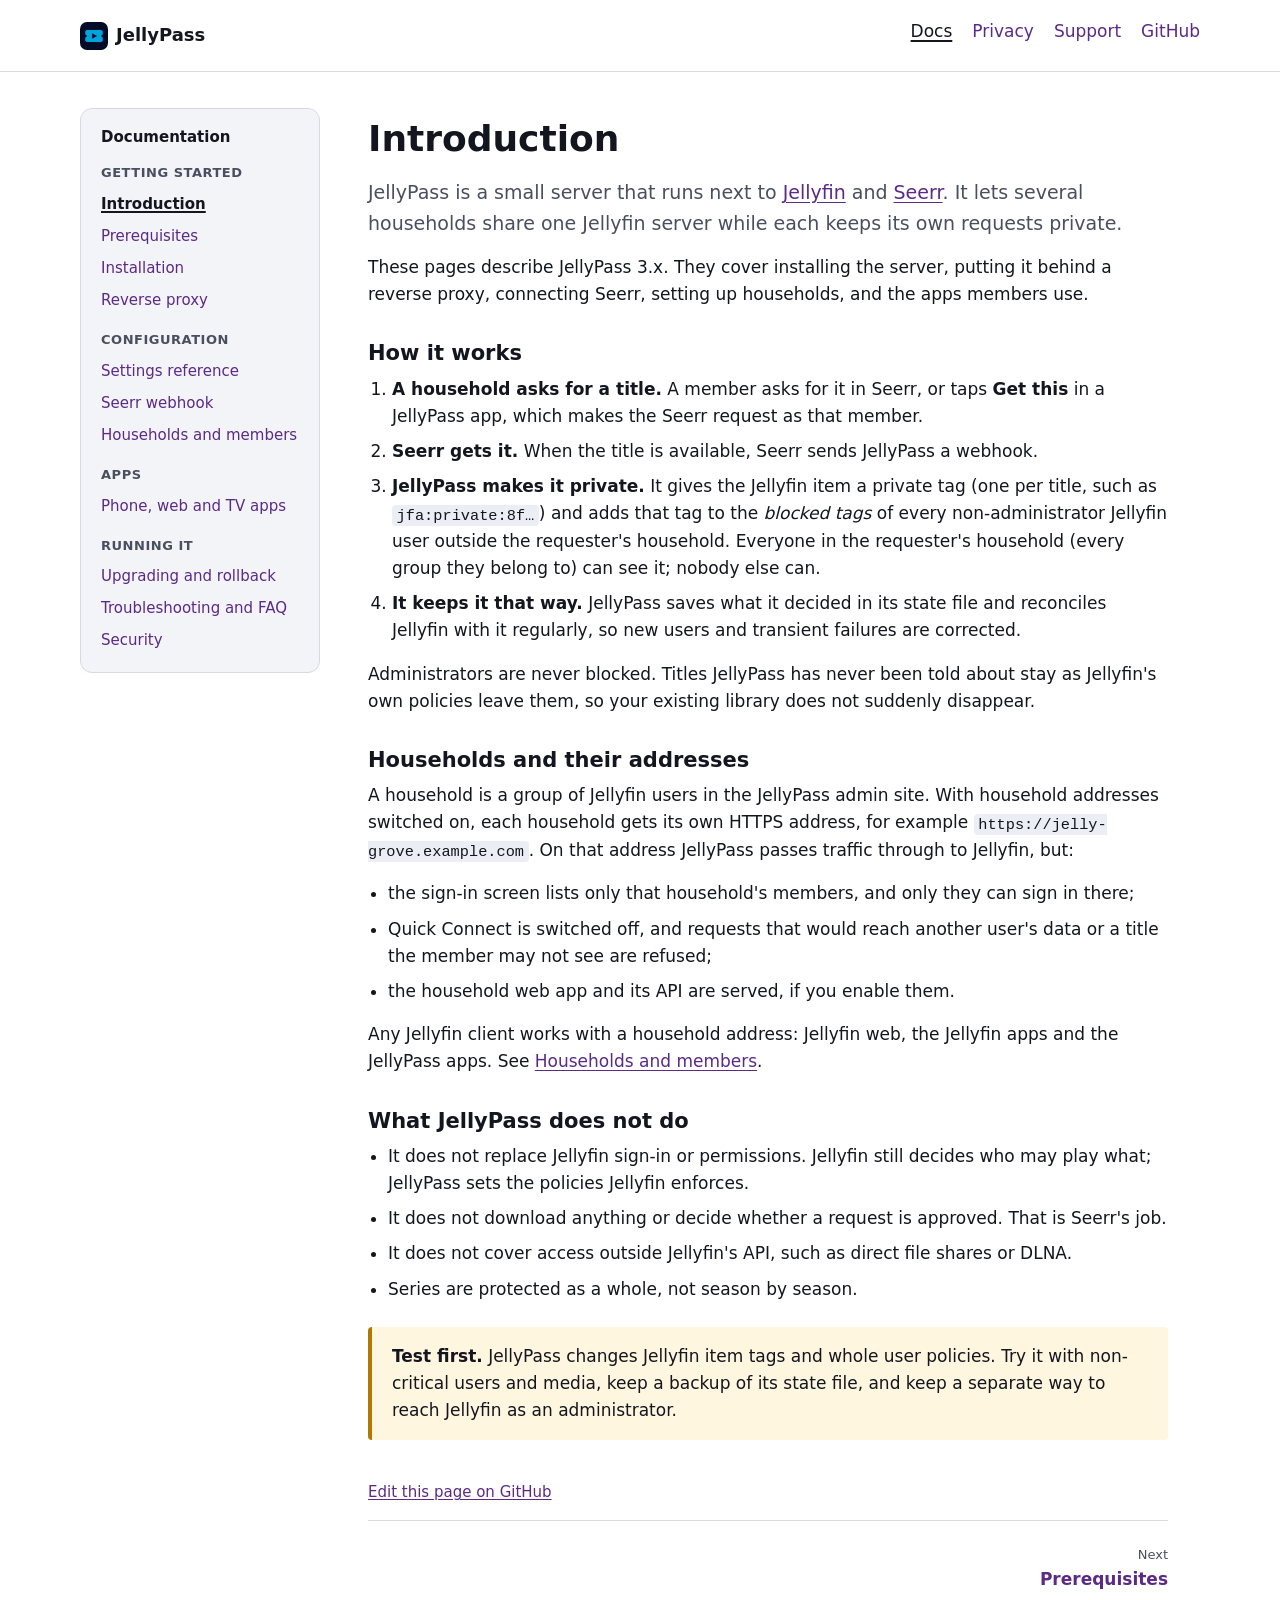
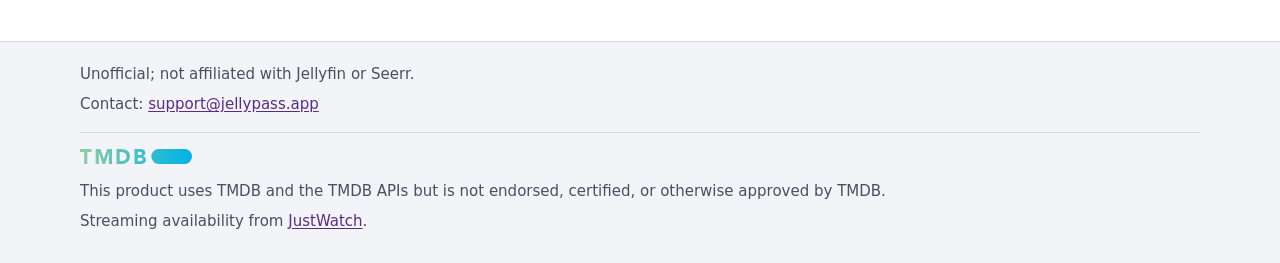
==== docs/index.html @ ac9a34c4 "Add a landing page and a /docs/ area for running a JellyPass server A new home page (what JellyPass " ====
<!DOCTYPE html>
<html lang="en">
<head>
  <meta charset="utf-8">
  <meta name="viewport" content="width=device-width, initial-scale=1">
  <title>Introduction – JellyPass docs</title>
  <meta name="description" content="What JellyPass is, how it keeps households apart on one Jellyfin server, and what it does not do.">
  <link rel="stylesheet" href="/style.css">
  <link rel="icon" href="/favicon.png" type="image/png">
  <link rel="apple-touch-icon" href="/apple-touch-icon.png">
</head>
<body>
  <a class="skip-link" href="#main">Skip to content</a>
  <header class="site-header">
    <div class="wrap wide">
      <a class="brand" href="/"><img src="/favicon.png" alt="" width="28" height="28">JellyPass</a>
      <nav class="site-nav" aria-label="Site">
        <ul>
          <li><a href="/docs/" aria-current="page">Docs</a></li>
          <li><a href="/privacy/">Privacy</a></li>
          <li><a href="/support/">Support</a></li>
          <li><a href="https://github.com/nicklongmore86/jellypass">GitHub</a></li>
        </ul>
      </nav>
    </div>
  </header>

  <div class="docs wrap wide">
    <nav class="docs-nav" aria-label="Documentation">
      <p class="docs-nav-title">Documentation</p>
      <p class="docs-nav-group">Getting started</p>
      <ul>
        <li><a href="/docs/" aria-current="page">Introduction</a></li>
        <li><a href="/docs/prerequisites/">Prerequisites</a></li>
        <li><a href="/docs/installation/">Installation</a></li>
        <li><a href="/docs/reverse-proxy/">Reverse proxy</a></li>
      </ul>
      <p class="docs-nav-group">Configuration</p>
      <ul>
        <li><a href="/docs/configuration/">Settings reference</a></li>
        <li><a href="/docs/seerr-webhook/">Seerr webhook</a></li>
        <li><a href="/docs/households/">Households and members</a></li>
      </ul>
      <p class="docs-nav-group">Apps</p>
      <ul>
        <li><a href="/docs/apps/">Phone, web and TV apps</a></li>
      </ul>
      <p class="docs-nav-group">Running it</p>
      <ul>
        <li><a href="/docs/upgrading/">Upgrading and rollback</a></li>
        <li><a href="/docs/troubleshooting/">Troubleshooting and FAQ</a></li>
        <li><a href="/docs/security/">Security</a></li>
      </ul>
    </nav>

    <main id="main" class="docs-main">
      <h1>Introduction</h1>

      <p class="lead">JellyPass is a small server that runs next to <a href="https://jellyfin.org/">Jellyfin</a> and <a href="https://github.com/seerr-team/seerr">Seerr</a>. It lets several households share one Jellyfin server while each keeps its own requests private.</p>

      <p>These pages describe JellyPass 3.x. They cover installing the server, putting it behind a reverse proxy, connecting Seerr, setting up households, and the apps members use.</p>

      <h2 id="how-it-works">How it works</h2>

      <ol>
        <li><strong>A household asks for a title.</strong> A member asks for it in Seerr, or taps <strong>Get this</strong> in a JellyPass app, which makes the Seerr request as that member.</li>
        <li><strong>Seerr gets it.</strong> When the title is available, Seerr sends JellyPass a webhook.</li>
        <li><strong>JellyPass makes it private.</strong> It gives the Jellyfin item a private tag (one per title, such as <code>jfa:private:8f…</code>) and adds that tag to the <em>blocked tags</em> of every non-administrator Jellyfin user outside the requester's household. Everyone in the requester's household (every group they belong to) can see it; nobody else can.</li>
        <li><strong>It keeps it that way.</strong> JellyPass saves what it decided in its state file and reconciles Jellyfin with it regularly, so new users and transient failures are corrected.</li>
      </ol>

      <p>Administrators are never blocked. Titles JellyPass has never been told about stay as Jellyfin's own policies leave them, so your existing library does not suddenly disappear.</p>

      <h2 id="households">Households and their addresses</h2>

      <p>A household is a group of Jellyfin users in the JellyPass admin site. With household addresses switched on, each household gets its own HTTPS address, for example <code>https://jelly-grove.example.com</code>. On that address JellyPass passes traffic through to Jellyfin, but:</p>

      <ul>
        <li>the sign-in screen lists only that household's members, and only they can sign in there;</li>
        <li>Quick Connect is switched off, and requests that would reach another user's data or a title the member may not see are refused;</li>
        <li>the household web app and its API are served, if you enable them.</li>
      </ul>

      <p>Any Jellyfin client works with a household address: Jellyfin web, the Jellyfin apps and the JellyPass apps. See <a href="/docs/households/">Households and members</a>.</p>

      <h2 id="not">What JellyPass does not do</h2>

      <ul>
        <li>It does not replace Jellyfin sign-in or permissions. Jellyfin still decides who may play what; JellyPass sets the policies Jellyfin enforces.</li>
        <li>It does not download anything or decide whether a request is approved. That is Seerr's job.</li>
        <li>It does not cover access outside Jellyfin's API, such as direct file shares or DLNA.</li>
        <li>Series are protected as a whole, not season by season.</li>
      </ul>

      <div class="callout warning">
        <p><strong>Test first.</strong> JellyPass changes Jellyfin item tags and whole user policies. Try it with non-critical users and media, keep a backup of its state file, and keep a separate way to reach Jellyfin as an administrator.</p>
      </div>

      <p class="edit-link"><a href="https://github.com/nicklongmore86/jellypass-site/edit/main/docs/index.html">Edit this page on GitHub</a></p>
      <nav class="pager" aria-label="Previous and next page">
        <a class="pager-next" href="/docs/prerequisites/"><span>Next</span>Prerequisites</a>
      </nav>
    </main>
  </div>

  <footer class="site-footer">
    <div class="wrap wide">
      <p>Unofficial; not affiliated with Jellyfin or Seerr.</p>
      <p>Contact: <a href="mailto:support@jellypass.app">support@jellypass.app</a></p>
      <div class="credits">
        <a class="tmdb-logo-link" href="https://www.themoviedb.org/"><img class="tmdb-logo" src="/tmdb-logo.svg" alt="The Movie Database (TMDB)" width="112" height="15"></a>
        <p>This product uses TMDB and the TMDB APIs but is not endorsed, certified, or otherwise approved by TMDB.</p>
        <p>Streaming availability from <a href="https://www.justwatch.com/">JustWatch</a>.</p>
      </div>
    </div>
  </footer>
</body>
</html>
---- style.css ----
/* jellypass.app: one stylesheet for every page. System fonts only; nothing is loaded from another host. */

:root {
  color-scheme: light dark;
  --bg: #ffffff;
  --surface: #f3f4f8;
  --text: #14161f;
  --muted: #4a4f60;
  --link: #5b2a86;
  --link-hover: #3f1a60;
  --rule: #d6d9e3;
  --focus: #5b2a86;
  --code-bg: #eceef5;
  --accent: #0077b6;
  --accent-text: #ffffff;
  --warn-bg: #fff6e0;
  --warn-rule: #b07800;
}

@media (prefers-color-scheme: dark) {
  :root {
    --bg: #000b25;
    --surface: #0d1a3a;
    --text: #e9ecf5;
    --muted: #b4bbd0;
    --link: #d4b3ff;
    --link-hover: #ecdcff;
    --rule: #26355c;
    --focus: #d4b3ff;
    --code-bg: #142249;
    --accent: #3cc4f5;
    --accent-text: #000b25;
    --warn-bg: #2a2410;
    --warn-rule: #e0b040;
  }
}

*,
*::before,
*::after {
  box-sizing: border-box;
}

html {
  -webkit-text-size-adjust: 100%;
  text-size-adjust: 100%;
}

body {
  margin: 0;
  background: var(--bg);
  color: var(--text);
  font-family: system-ui, -apple-system, "Segoe UI", Roboto, "Helvetica Neue", Arial, "Noto Sans", sans-serif;
  font-size: 1.0625rem;
  line-height: 1.6;
}

a {
  color: var(--link);
  text-underline-offset: 0.15em;
}

a:hover {
  color: var(--link-hover);
}

a:focus-visible {
  outline: 3px solid var(--focus);
  outline-offset: 2px;
  border-radius: 2px;
}

.skip-link {
  position: absolute;
  left: 1rem;
  top: -10rem;
  padding: 0.5rem 1rem;
  background: var(--bg);
  color: var(--link);
  border: 2px solid var(--focus);
  border-radius: 6px;
  z-index: 10;
}

.skip-link:focus {
  top: 1rem;
}

.wrap {
  max-width: 42rem;
  margin: 0 auto;
  padding: 0 1rem;
}

.site-header {
  border-bottom: 1px solid var(--rule);
}

.site-header .wrap {
  display: flex;
  flex-wrap: wrap;
  align-items: center;
  justify-content: space-between;
  gap: 0.5rem 1.5rem;
  padding-top: 0.875rem;
  padding-bottom: 0.875rem;
}

.brand {
  display: inline-flex;
  align-items: center;
  gap: 0.5rem;
  color: var(--text);
  font-weight: 700;
  font-size: 1.125rem;
  text-decoration: none;
}

.brand img {
  border-radius: 7px;
}

.site-nav ul {
  display: flex;
  flex-wrap: wrap;
  gap: 0.25rem 1.25rem;
  margin: 0;
  padding: 0;
  list-style: none;
}

.site-nav a {
  display: inline-block;
  padding: 0.25rem 0;
  text-decoration: none;
}

.site-nav a:hover,
.site-nav a[aria-current="page"] {
  text-decoration: underline;
  text-decoration-thickness: 2px;
}

.site-nav a[aria-current="page"] {
  color: var(--text);
}

main {
  padding-top: 1.5rem;
  padding-bottom: 2.5rem;
}

h1 {
  font-size: 1.875rem;
  line-height: 1.25;
  margin: 0.5rem 0 1rem;
}

h2 {
  font-size: 1.3125rem;
  line-height: 1.3;
  margin: 2rem 0 0.5rem;
}

p,
ul {
  margin: 0 0 1rem;
}

ul {
  padding-left: 1.25rem;
}

li {
  margin-bottom: 0.5rem;
}

code {
  font-family: ui-monospace, SFMono-Regular, Menlo, Consolas, "Liberation Mono", monospace;
  font-size: 0.9em;
  background: var(--code-bg);
  padding: 0.1em 0.3em;
  border-radius: 4px;
  overflow-wrap: anywhere;
}

.updated {
  color: var(--muted);
  font-style: italic;
}

.site-footer {
  border-top: 1px solid var(--rule);
  background: var(--surface);
  color: var(--muted);
  font-size: 0.9375rem;
}

.site-footer .wrap {
  padding-top: 1.25rem;
  padding-bottom: 1.5rem;
}

.site-footer p {
  margin: 0 0 0.375rem;
}

@media (min-width: 40em) {
  h1 {
    font-size: 2.25rem;
  }

  main {
    padding-top: 2.25rem;
  }
}

/* TMDB's notice and logo (unmodified, and smaller than the JellyPass name, as TMDB's terms ask), with JustWatch's credit. */
.credits {
  margin-top: 1rem;
  padding-top: 1rem;
  border-top: 1px solid var(--rule);
}

.tmdb-logo-link {
  display: inline-block;
  margin-bottom: 0.5rem;
}

.tmdb-logo {
  display: block;
  width: 7rem;
  height: auto;
}

/* ---- Wider pages: the landing page and the docs. ---- */

.wrap.wide {
  max-width: 72rem;
}

.visually-hidden {
  position: absolute;
  width: 1px;
  height: 1px;
  margin: -1px;
  padding: 0;
  overflow: hidden;
  clip: rect(0 0 0 0);
  white-space: nowrap;
  border: 0;
}

h3 {
  font-size: 1.125rem;
  line-height: 1.35;
  margin: 1.5rem 0 0.5rem;
}

ol {
  margin: 0 0 1rem;
  padding-left: 1.5rem;
}

.lead {
  font-size: 1.1875rem;
  color: var(--muted);
}

pre {
  margin: 0 0 1rem;
  padding: 0.875rem 1rem;
  background: var(--code-bg);
  border-radius: 8px;
  overflow-x: auto;
  line-height: 1.5;
  tab-size: 4;
}

pre code {
  padding: 0;
  background: none;
  font-size: 0.875rem;
  overflow-wrap: normal;
  white-space: pre;
}

var {
  font-style: italic;
}

/* Buttons */
.button {
  display: inline-block;
  padding: 0.625rem 1.25rem;
  border: 2px solid var(--accent);
  border-radius: 999px;
  color: var(--text);
  font-weight: 600;
  text-decoration: none;
}

.button:hover {
  color: var(--text);
  background: var(--surface);
}

.button.primary {
  background: var(--accent);
  color: var(--accent-text);
}

.button.primary:hover {
  color: var(--accent-text);
  filter: brightness(1.08);
}

.actions {
  display: flex;
  flex-wrap: wrap;
  gap: 0.75rem;
  margin-top: 1.5rem;
}

/* Landing page */
.hero {
  background: var(--surface);
  border-bottom: 1px solid var(--rule);
}

.hero-inner {
  display: grid;
  gap: 2rem;
  padding-top: 2.5rem;
  padding-bottom: 2.5rem;
  align-items: center;
}

.hero h1 {
  margin-top: 0;
}

.eyebrow {
  margin-bottom: 0.5rem;
  color: var(--muted);
  font-size: 0.875rem;
  font-weight: 600;
  letter-spacing: 0.04em;
  text-transform: uppercase;
}

.hero-shot,
.shot {
  margin: 0;
  justify-self: center;
}

.hero-shot img,
.shot img {
  display: block;
  width: 100%;
  max-width: 22rem;
  height: auto;
  border-radius: 18px;
  border: 1px solid var(--rule);
}

.shot {
  margin: 0 0 1.5rem;
}

.features {
  padding-top: 2.5rem;
}

.features > h2 {
  margin-top: 0;
}

.feature-grid {
  display: grid;
  gap: 1rem;
  padding: 0;
  list-style: none;
}

.feature-grid li,
.card {
  margin: 0;
  padding: 1.25rem;
  border: 1px solid var(--rule);
  border-radius: 12px;
}

.feature-grid h3,
.card h3 {
  margin-top: 0;
}

.feature-grid p,
.card p:last-child {
  margin-bottom: 0;
}

.split {
  display: grid;
  gap: 1rem;
  padding-top: 1.5rem;
  padding-bottom: 2.5rem;
}

.card {
  background: var(--surface);
}

@media (min-width: 40em) {
  .feature-grid {
    grid-template-columns: repeat(2, 1fr);
  }

  .split {
    grid-template-columns: repeat(2, 1fr);
  }
}

@media (min-width: 60em) {
  .hero-inner {
    grid-template-columns: 3fr 2fr;
    padding-top: 4rem;
    padding-bottom: 4rem;
  }

  .hero h1 {
    font-size: 2.75rem;
  }

  .feature-grid {
    grid-template-columns: repeat(3, 1fr);
  }
}

/* Docs: a sidebar beside the page on wide screens, above it on narrow ones. */
.docs {
  display: grid;
  gap: 0 3rem;
}

.docs-main {
  min-width: 0;
}

.docs-nav {
  margin-top: 1.25rem;
  padding: 1rem 1.25rem;
  border: 1px solid var(--rule);
  border-radius: 12px;
  background: var(--surface);
  font-size: 0.9375rem;
}

.docs-nav-title {
  margin: 0;
  font-weight: 700;
}

.docs-nav-group {
  margin: 0.875rem 0 0.25rem;
  color: var(--muted);
  font-size: 0.8125rem;
  font-weight: 600;
  letter-spacing: 0.04em;
  text-transform: uppercase;
}

.docs-nav ul {
  margin: 0;
  padding: 0;
  list-style: none;
  display: flex;
  flex-wrap: wrap;
  gap: 0 1.25rem;
}

.docs-nav li {
  margin: 0;
}

.docs-nav a {
  display: inline-block;
  padding: 0.25rem 0;
  text-decoration: none;
}

.docs-nav a:hover {
  text-decoration: underline;
}

.docs-nav a[aria-current="page"] {
  color: var(--text);
  font-weight: 700;
  text-decoration: underline;
  text-decoration-thickness: 2px;
}

@media (min-width: 60em) {
  .docs {
    grid-template-columns: 15rem minmax(0, 1fr);
  }

  .docs-nav {
    position: sticky;
    top: 1rem;
    align-self: start;
    margin-top: 2.25rem;
    max-height: calc(100vh - 2rem);
    overflow-y: auto;
  }

  .docs-nav ul {
    display: block;
  }

  .docs-main {
    max-width: 50rem;
  }
}

table {
  width: 100%;
  margin: 0 0 1.5rem;
  border-collapse: collapse;
  font-size: 0.9375rem;
}

caption {
  text-align: left;
}

th,
td {
  padding: 0.5rem 0.75rem 0.5rem 0;
  border-bottom: 1px solid var(--rule);
  text-align: left;
  vertical-align: top;
  overflow-wrap: anywhere;
}

thead th {
  border-bottom-width: 2px;
}

tbody th {
  font-weight: 600;
}

.table-scroll {
  overflow-x: auto;
  margin: 0 0 1.5rem;
}

.table-scroll table {
  margin: 0;
}

main.landing {
  padding-top: 0;
  padding-bottom: 0;
}

/* Settings tables stack each setting on narrow screens: name, then its labelled required and default, then what it does. */
@media (max-width: 39.99em) {
  .settings thead {
    position: absolute;
    width: 1px;
    height: 1px;
    overflow: hidden;
    clip: rect(0 0 0 0);
  }

  .settings tr,
  .settings th,
  .settings td {
    display: block;
  }

  .settings tr {
    padding: 0.75rem 0;
    border-bottom: 1px solid var(--rule);
  }

  .settings th,
  .settings td {
    padding: 0.125rem 0;
    border: 0;
  }

  .settings td[data-label]::before {
    content: attr(data-label) ": ";
    color: var(--muted);
  }
}

.settings th code {
  overflow-wrap: anywhere;
}

.callout {
  margin: 1.5rem 0;
  padding: 1rem 1.25rem;
  border-left: 4px solid var(--warn-rule);
  border-radius: 4px;
  background: var(--warn-bg);
}

.callout p:last-child {
  margin-bottom: 0;
}

.faq dt {
  margin-top: 1rem;
  font-weight: 700;
}

.faq dd {
  margin: 0.25rem 0 0;
}

.edit-link {
  margin-top: 2.5rem;
  font-size: 0.9375rem;
}

.pager {
  display: flex;
  flex-wrap: wrap;
  justify-content: space-between;
  gap: 0.75rem;
  margin-top: 1rem;
  padding-top: 1rem;
  border-top: 1px solid var(--rule);
}

.pager a {
  display: block;
  padding: 0.5rem 0;
  font-weight: 600;
  text-decoration: none;
}

.pager a:hover {
  text-decoration: underline;
}

.pager span {
  display: block;
  color: var(--muted);
  font-size: 0.8125rem;
  font-weight: 400;
}

.pager-next {
  margin-left: auto;
  text-align: right;
}
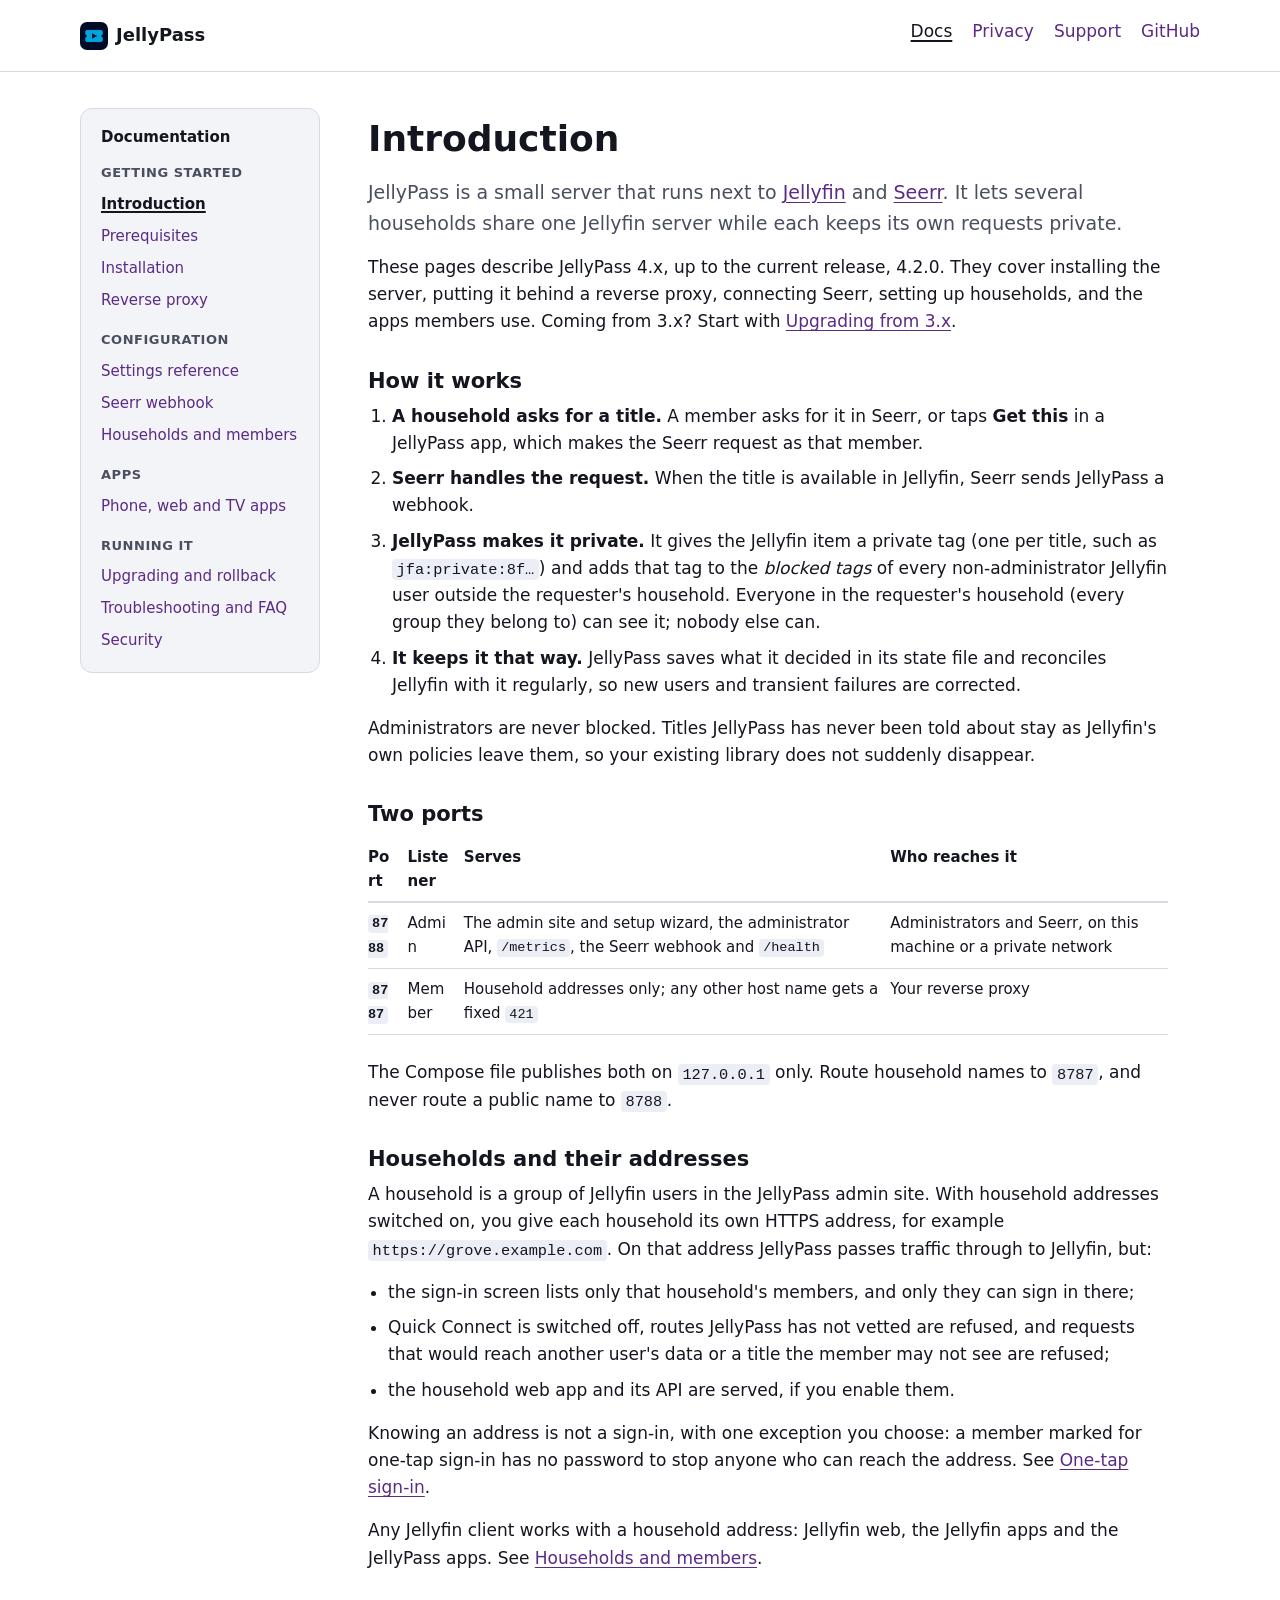
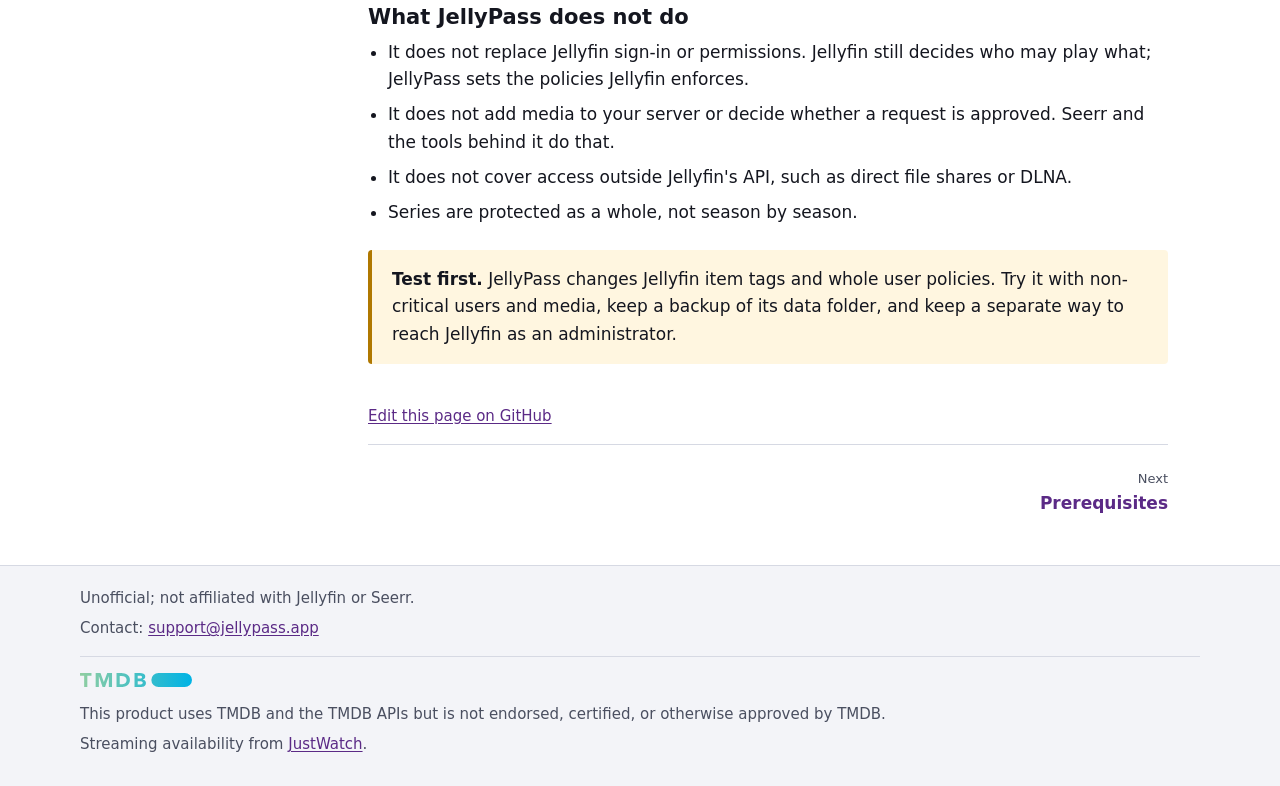
==== commit d0665031: "Docs: bring the site up to JellyPass 4.2.0 Lead the install guide with the setup wizard on the admin" ====
--- a/docs/index.html
+++ b/docs/index.html
@@ -4,7 +4,7 @@
   <meta charset="utf-8">
   <meta name="viewport" content="width=device-width, initial-scale=1">
   <title>Introduction – JellyPass docs</title>
-  <meta name="description" content="What JellyPass is, how it keeps households apart on one Jellyfin server, and what it does not do.">
+  <meta name="description" content="What JellyPass is, how it keeps households apart on one Jellyfin server, its two ports, and what it does not do.">
   <link rel="stylesheet" href="/style.css">
   <link rel="icon" href="/favicon.png" type="image/png">
   <link rel="apple-touch-icon" href="/apple-touch-icon.png">
@@ -58,28 +58,45 @@
 
       <p class="lead">JellyPass is a small server that runs next to <a href="https://jellyfin.org/">Jellyfin</a> and <a href="https://github.com/seerr-team/seerr">Seerr</a>. It lets several households share one Jellyfin server while each keeps its own requests private.</p>
 
-      <p>These pages describe JellyPass 3.x. They cover installing the server, putting it behind a reverse proxy, connecting Seerr, setting up households, and the apps members use.</p>
+      <p>These pages describe JellyPass 4.x, up to the current release, 4.2.0. They cover installing the server, putting it behind a reverse proxy, connecting Seerr, setting up households, and the apps members use. Coming from 3.x? Start with <a href="/docs/upgrading/#from-3">Upgrading from 3.x</a>.</p>
 
       <h2 id="how-it-works">How it works</h2>
 
       <ol>
         <li><strong>A household asks for a title.</strong> A member asks for it in Seerr, or taps <strong>Get this</strong> in a JellyPass app, which makes the Seerr request as that member.</li>
-        <li><strong>Seerr gets it.</strong> When the title is available, Seerr sends JellyPass a webhook.</li>
+        <li><strong>Seerr handles the request.</strong> When the title is available in Jellyfin, Seerr sends JellyPass a webhook.</li>
         <li><strong>JellyPass makes it private.</strong> It gives the Jellyfin item a private tag (one per title, such as <code>jfa:private:8f…</code>) and adds that tag to the <em>blocked tags</em> of every non-administrator Jellyfin user outside the requester's household. Everyone in the requester's household (every group they belong to) can see it; nobody else can.</li>
         <li><strong>It keeps it that way.</strong> JellyPass saves what it decided in its state file and reconciles Jellyfin with it regularly, so new users and transient failures are corrected.</li>
       </ol>
 
       <p>Administrators are never blocked. Titles JellyPass has never been told about stay as Jellyfin's own policies leave them, so your existing library does not suddenly disappear.</p>
 
+      <h2 id="ports">Two ports</h2>
+
+      <div class="table-scroll">
+      <table>
+        <caption class="visually-hidden">JellyPass's two listeners</caption>
+        <thead><tr><th scope="col">Port</th><th scope="col">Listener</th><th scope="col">Serves</th><th scope="col">Who reaches it</th></tr></thead>
+        <tbody>
+          <tr><th scope="row"><code>8788</code></th><td>Admin</td><td>The admin site and setup wizard, the administrator API, <code>/metrics</code>, the Seerr webhook and <code>/health</code></td><td>Administrators and Seerr, on this machine or a private network</td></tr>
+          <tr><th scope="row"><code>8787</code></th><td>Member</td><td>Household addresses only; any other host name gets a fixed <code>421</code></td><td>Your reverse proxy</td></tr>
+        </tbody>
+      </table>
+      </div>
+
+      <p>The Compose file publishes both on <code>127.0.0.1</code> only. Route household names to <code>8787</code>, and never route a public name to <code>8788</code>.</p>
+
       <h2 id="households">Households and their addresses</h2>
 
-      <p>A household is a group of Jellyfin users in the JellyPass admin site. With household addresses switched on, each household gets its own HTTPS address, for example <code>https://jelly-grove.example.com</code>. On that address JellyPass passes traffic through to Jellyfin, but:</p>
+      <p>A household is a group of Jellyfin users in the JellyPass admin site. With household addresses switched on, you give each household its own HTTPS address, for example <code>https://grove.example.com</code>. On that address JellyPass passes traffic through to Jellyfin, but:</p>
 
       <ul>
         <li>the sign-in screen lists only that household's members, and only they can sign in there;</li>
-        <li>Quick Connect is switched off, and requests that would reach another user's data or a title the member may not see are refused;</li>
+        <li>Quick Connect is switched off, routes JellyPass has not vetted are refused, and requests that would reach another user's data or a title the member may not see are refused;</li>
         <li>the household web app and its API are served, if you enable them.</li>
       </ul>
+
+      <p>Knowing an address is not a sign-in, with one exception you choose: a member marked for one-tap sign-in has no password to stop anyone who can reach the address. See <a href="/docs/households/#one-tap">One-tap sign-in</a>.</p>
 
       <p>Any Jellyfin client works with a household address: Jellyfin web, the Jellyfin apps and the JellyPass apps. See <a href="/docs/households/">Households and members</a>.</p>
 
@@ -87,13 +104,13 @@
 
       <ul>
         <li>It does not replace Jellyfin sign-in or permissions. Jellyfin still decides who may play what; JellyPass sets the policies Jellyfin enforces.</li>
-        <li>It does not download anything or decide whether a request is approved. That is Seerr's job.</li>
+        <li>It does not add media to your server or decide whether a request is approved. Seerr and the tools behind it do that.</li>
         <li>It does not cover access outside Jellyfin's API, such as direct file shares or DLNA.</li>
         <li>Series are protected as a whole, not season by season.</li>
       </ul>
 
       <div class="callout warning">
-        <p><strong>Test first.</strong> JellyPass changes Jellyfin item tags and whole user policies. Try it with non-critical users and media, keep a backup of its state file, and keep a separate way to reach Jellyfin as an administrator.</p>
+        <p><strong>Test first.</strong> JellyPass changes Jellyfin item tags and whole user policies. Try it with non-critical users and media, keep a backup of its data folder, and keep a separate way to reach Jellyfin as an administrator.</p>
       </div>
 
       <p class="edit-link"><a href="https://github.com/nicklongmore86/jellypass-site/edit/main/docs/index.html">Edit this page on GitHub</a></p>
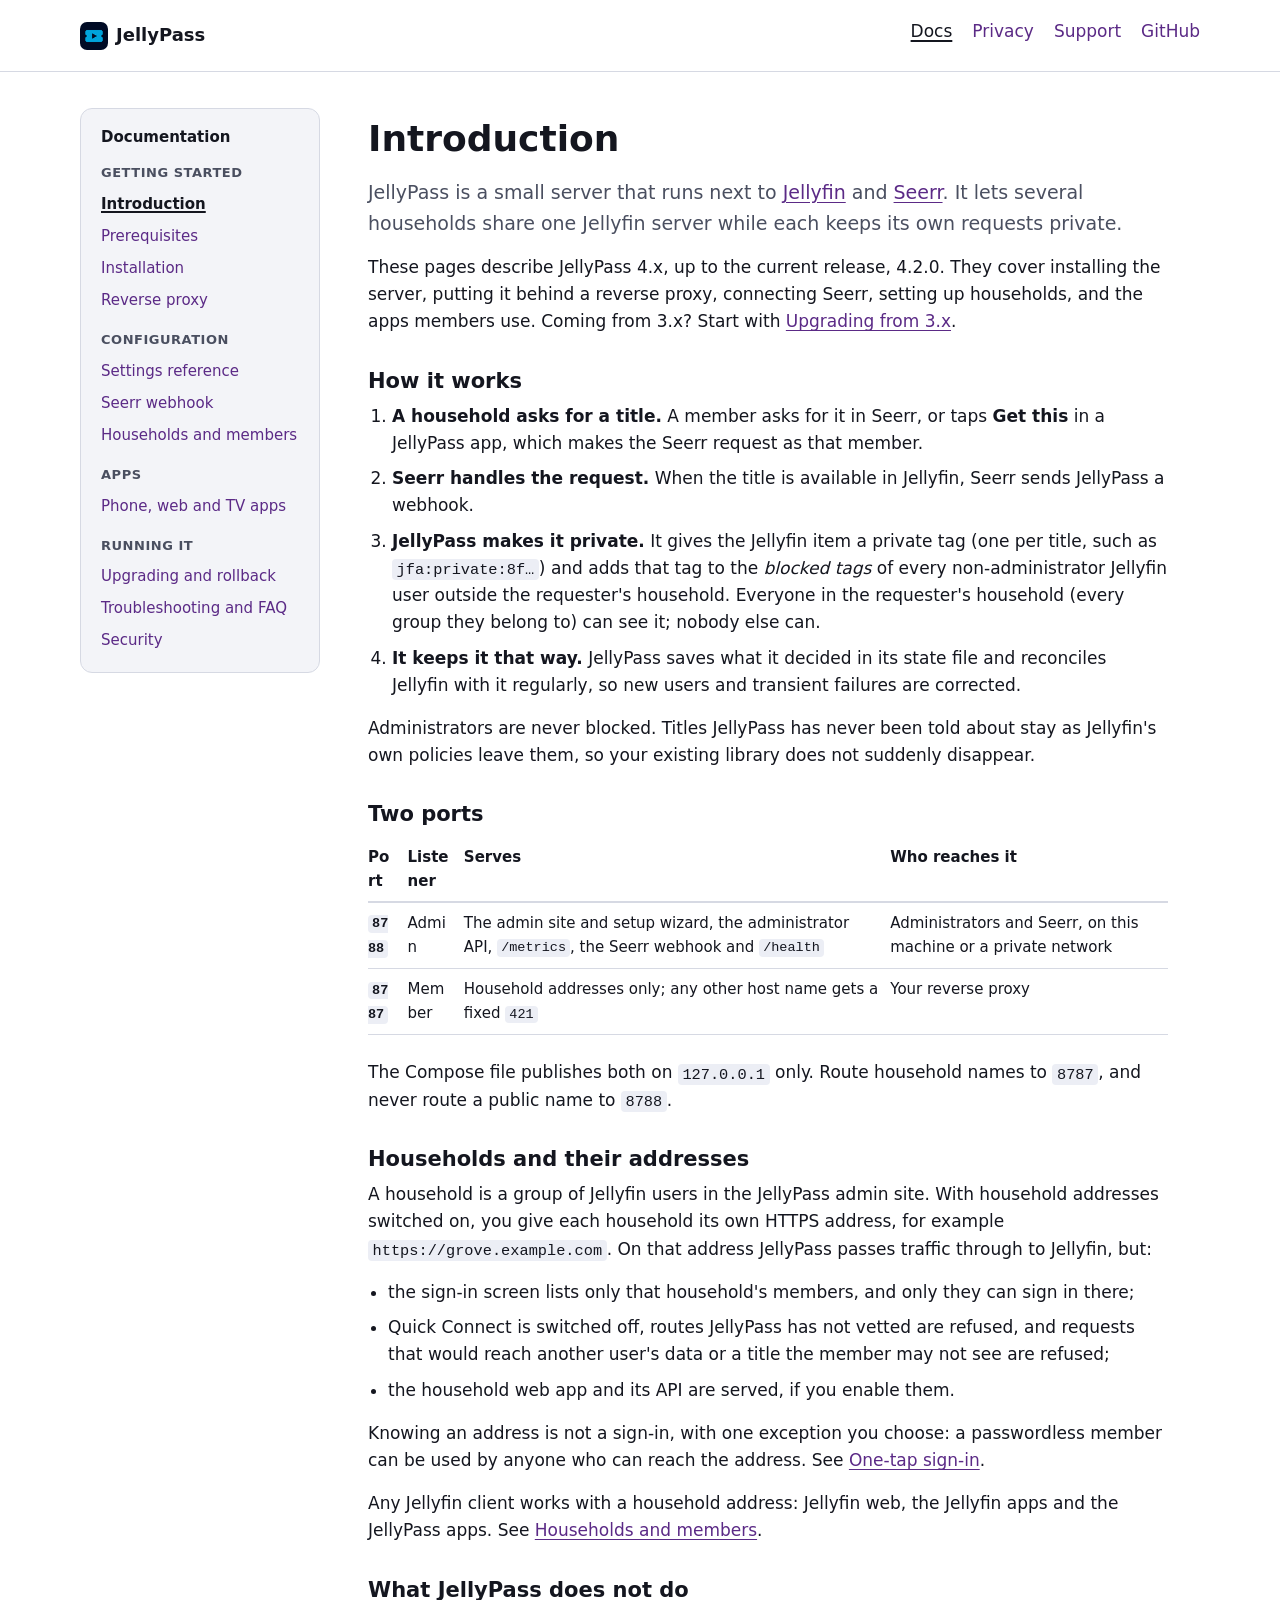
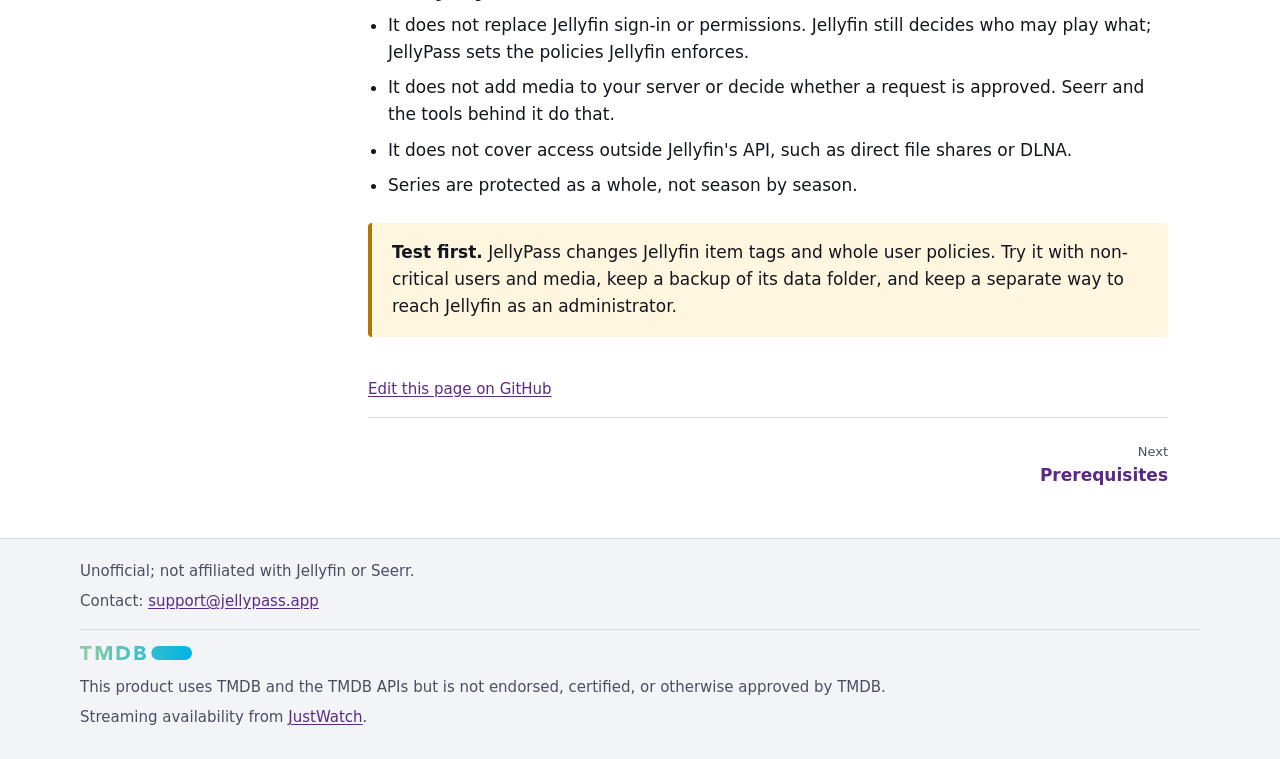
==== commit 7cbdd9ba: "Docs: correct TV statuses and one-tap claims, use documentation addresses The TV table said "Tested"" ====
--- a/docs/index.html
+++ b/docs/index.html
@@ -96,7 +96,7 @@
         <li>the household web app and its API are served, if you enable them.</li>
       </ul>
 
-      <p>Knowing an address is not a sign-in, with one exception you choose: a member marked for one-tap sign-in has no password to stop anyone who can reach the address. See <a href="/docs/households/#one-tap">One-tap sign-in</a>.</p>
+      <p>Knowing an address is not a sign-in, with one exception you choose: a passwordless member can be used by anyone who can reach the address. See <a href="/docs/households/#one-tap">One-tap sign-in</a>.</p>
 
       <p>Any Jellyfin client works with a household address: Jellyfin web, the Jellyfin apps and the JellyPass apps. See <a href="/docs/households/">Households and members</a>.</p>
 
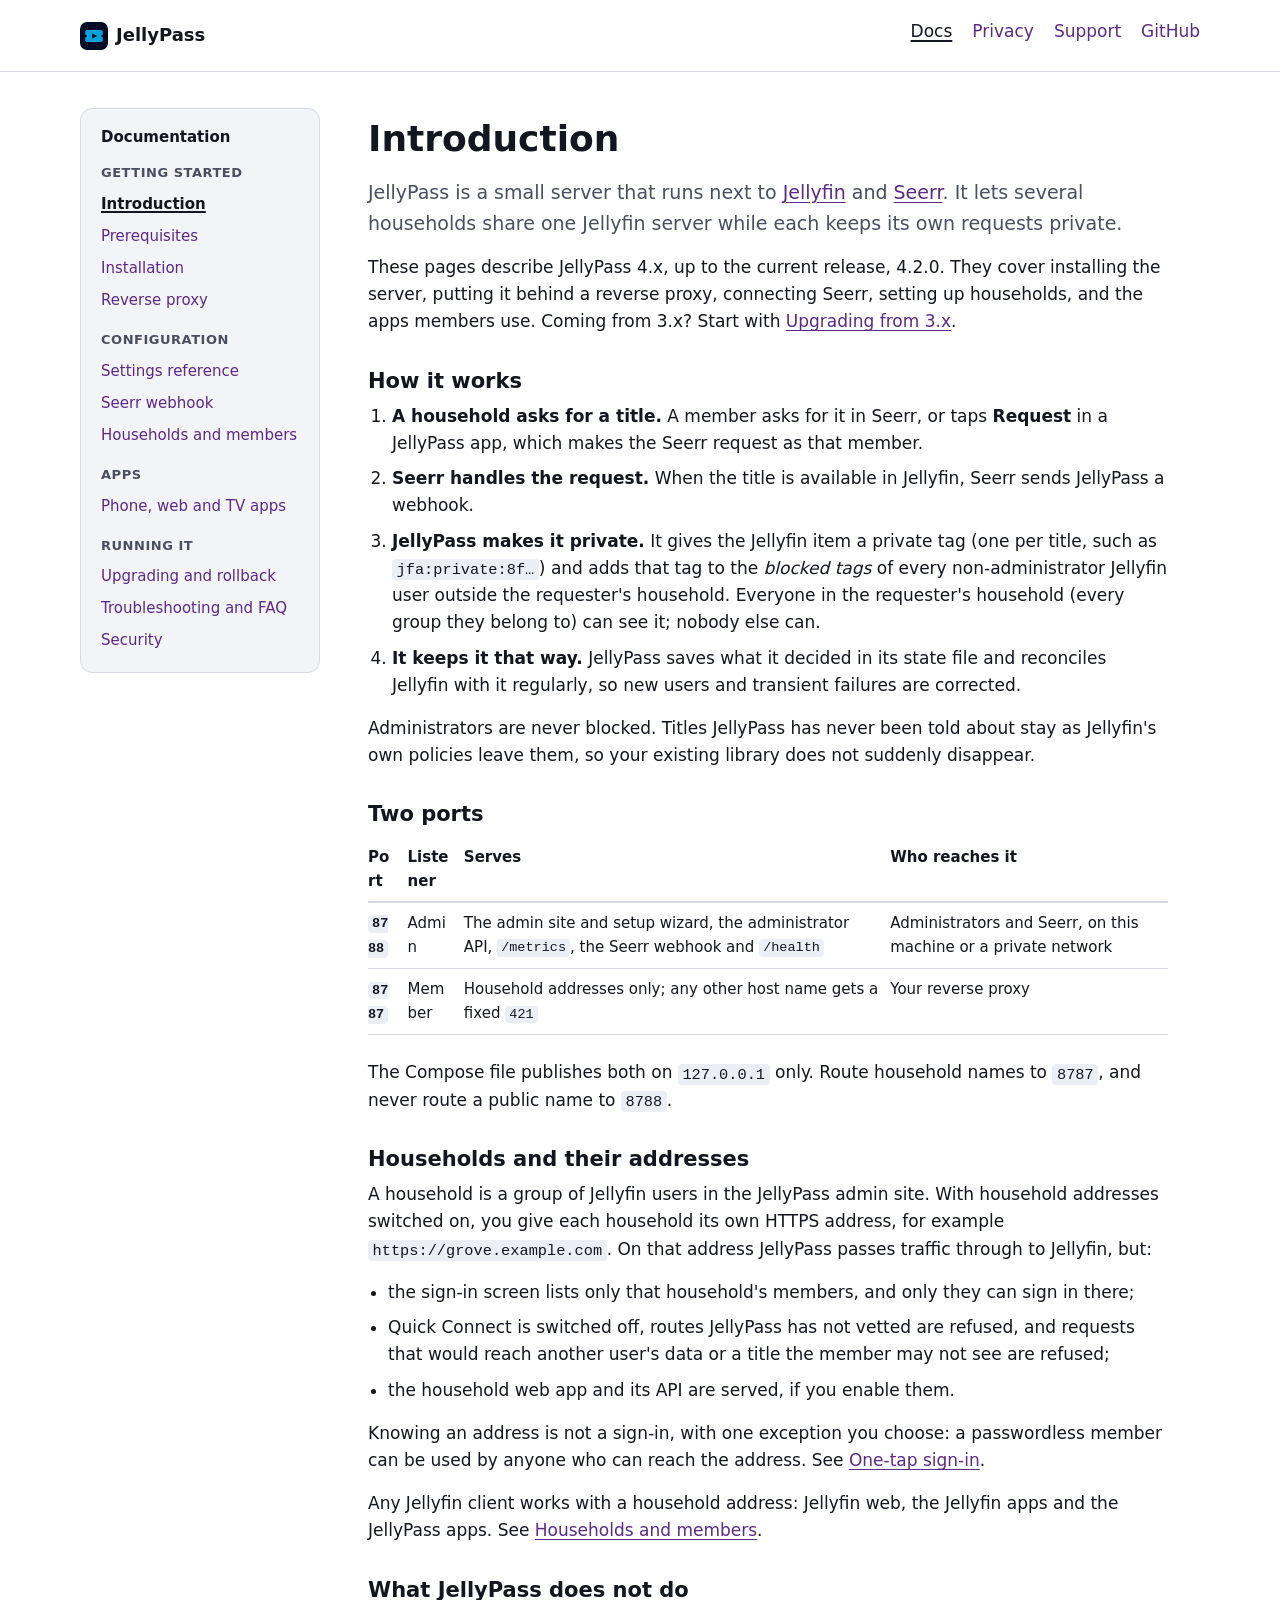
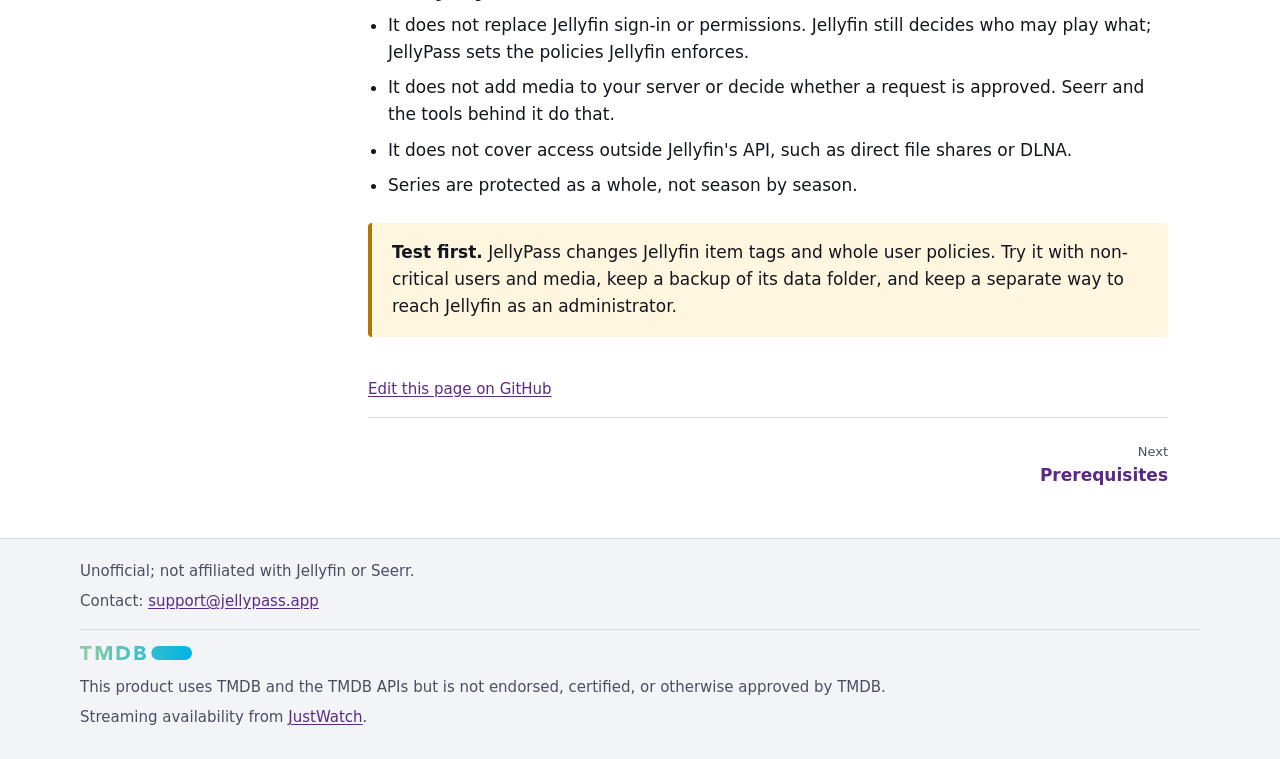
==== commit b4c60a34: "Rename "Get this" to "Request" across the site The apps now label the button Request (JellyPass serv" ====
--- a/docs/index.html
+++ b/docs/index.html
@@ -63,7 +63,7 @@
       <h2 id="how-it-works">How it works</h2>
 
       <ol>
-        <li><strong>A household asks for a title.</strong> A member asks for it in Seerr, or taps <strong>Get this</strong> in a JellyPass app, which makes the Seerr request as that member.</li>
+        <li><strong>A household asks for a title.</strong> A member asks for it in Seerr, or taps <strong>Request</strong> in a JellyPass app, which makes the Seerr request as that member.</li>
         <li><strong>Seerr handles the request.</strong> When the title is available in Jellyfin, Seerr sends JellyPass a webhook.</li>
         <li><strong>JellyPass makes it private.</strong> It gives the Jellyfin item a private tag (one per title, such as <code>jfa:private:8f…</code>) and adds that tag to the <em>blocked tags</em> of every non-administrator Jellyfin user outside the requester's household. Everyone in the requester's household (every group they belong to) can see it; nobody else can.</li>
         <li><strong>It keeps it that way.</strong> JellyPass saves what it decided in its state file and reconciles Jellyfin with it regularly, so new users and transient failures are corrected.</li>
